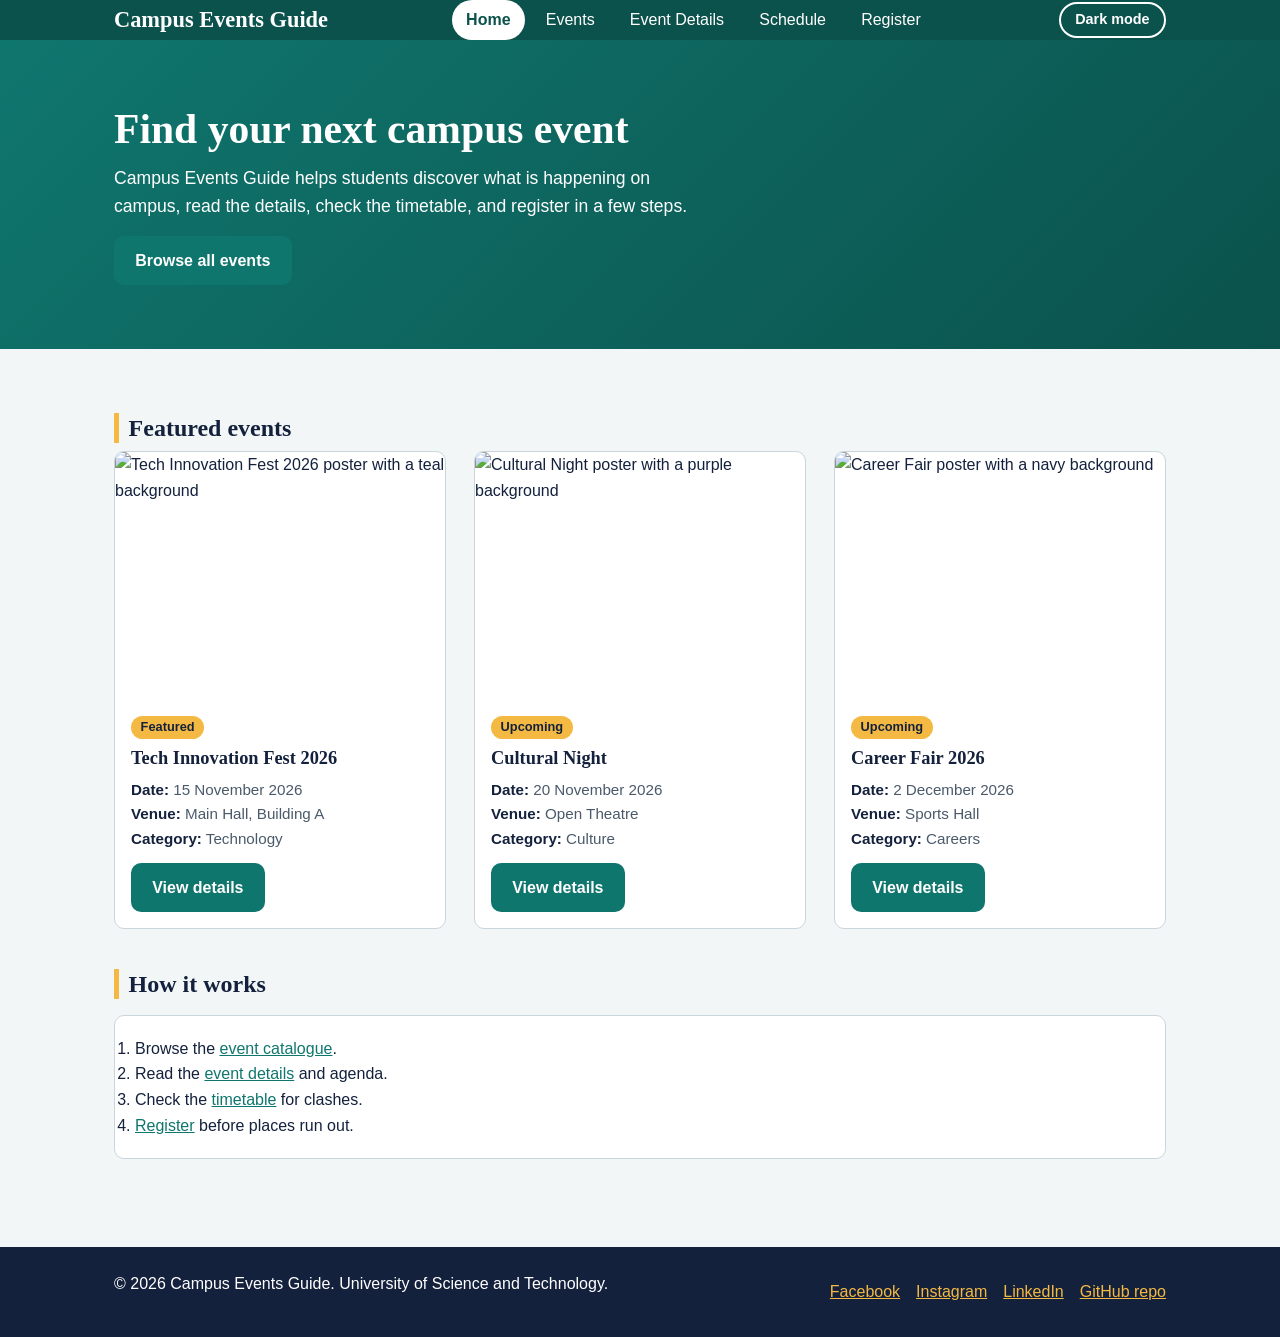
==== index.html @ 81b6d0ce "Add files via upload" ====
<!DOCTYPE html>
<html lang="en">

<head>
  <meta charset="UTF-8">
  <meta name="viewport" content="width=device-width, initial-scale=1">
  <title>Home | Campus Events Guide</title>
  <link rel="stylesheet" href="style.css">
</head>

<body>

  <input type="checkbox" id="theme-toggle" class="theme-toggle" aria-label="Toggle dark mode">
  <div class="page">
    <header class="site-header">
      <div class="container header-bar">
        <a class="brand" href="index.html">Campus Events Guide</a>
        <nav class="main-nav" aria-label="Main navigation">
          <ul>
            <li><a href="index.html" aria-current="page">Home</a></li>
            <li><a href="events.html">Events</a></li>
            <li><a href="event-details.html">Event Details</a></li>
            <li><a href="schedule.html">Schedule</a></li>
            <li><a href="registration.html">Register</a></li>
          </ul>
        </nav>
        <label class="toggle-label" for="theme-toggle">Dark mode</label>
      </div>
    </header>
    <section class="hero">
      <div class="container">
        <h1>Find your next campus event</h1>
        <p>Campus Events Guide helps students discover what is happening on campus, read the details, check the
          timetable, and register in a few steps.</p>
        <a class="btn" href="events.html">Browse all events</a>
      </div>
    </section>
    <main>
      <div class="container">
        <section aria-labelledby="featured-heading">
          <h2 id="featured-heading">Featured events</h2>
          <div class="card-grid">
            <article class="event-card">
              <img src="assets/tech-fest.svg" alt="Tech Innovation Fest 2026 poster with a teal background" width="400"
                height="300">
              <div class="card-body">
                <span class="tag">Featured</span>
                <h3>Tech Innovation Fest 2026</h3>
                <ul class="event-meta">
                  <li><strong>Date:</strong> 15 November 2026</li>
                  <li><strong>Venue:</strong> Main Hall, Building A</li>
                  <li><strong>Category:</strong> Technology</li>
                </ul>
                <a class="btn" href="event-details.html">View details</a>
              </div>
            </article>
            <article class="event-card">
              <img src="assets/culture-night.svg" alt="Cultural Night poster with a purple background" width="400"
                height="300">
              <div class="card-body">
                <span class="tag">Upcoming</span>
                <h3>Cultural Night</h3>
                <ul class="event-meta">
                  <li><strong>Date:</strong> 20 November 2026</li>
                  <li><strong>Venue:</strong> Open Theatre</li>
                  <li><strong>Category:</strong> Culture</li>
                </ul>
                <a class="btn" href="events.html#cultural-night">View details</a>
              </div>
            </article>
            <article class="event-card">
              <img src="assets/career-fair.svg" alt="Career Fair poster with a navy background" width="400"
                height="300">
              <div class="card-body">
                <span class="tag">Upcoming</span>
                <h3>Career Fair 2026</h3>
                <ul class="event-meta">
                  <li><strong>Date:</strong> 2 December 2026</li>
                  <li><strong>Venue:</strong> Sports Hall</li>
                  <li><strong>Category:</strong> Careers</li>
                </ul>
                <a class="btn" href="events.html#career-fair">View details</a>
              </div>
            </article>
          </div>
        </section>
        <section aria-labelledby="journey-heading">
          <h2 id="journey-heading">How it works</h2>
          <ol class="panel">
            <li>Browse the <a href="events.html">event catalogue</a>.</li>
            <li>Read the <a href="event-details.html">event details</a> and agenda.</li>
            <li>Check the <a href="schedule.html">timetable</a> for clashes.</li>
            <li><a href="registration.html">Register</a> before places run out.</li>
          </ol>
        </section>
      </div>
    </main>
    <footer class="site-footer">
      <div class="container footer-bar">
        <p>&copy; 2026 Campus Events Guide. University of Science and Technology.</p>
        <ul class="social-links" aria-label="Social links">
          <li><a href="https://www.facebook.com/" target="_blank" rel="noopener">Facebook</a></li>
          <li><a href="https://www.instagram.com/" target="_blank" rel="noopener">Instagram</a></li>
          <li><a href="https://www.linkedin.com/" target="_blank" rel="noopener">LinkedIn</a></li>
          <li><a href="https://github.com/yourusername/campus_events_yourname" target="_blank" rel="noopener">GitHub
              repo</a></li>
        </ul>
      </div>
    </footer>
  </div>
</body>

</html>
---- style.css ----
:root {
  --bg: #f2f6f7;
  --surface: #ffffff;
  --text: #14213d;
  --muted: #4a5a6a;
  --primary: #0f766e;
  --primary-dark: #0b524c;
  --accent: #f4b942;
  --border: #c9d6dc;
  --radius: 10px;
  --max-width: 1100px;
}


*,
*::before,
*::after {
  box-sizing: border-box;
}

html {
  scroll-behavior: smooth;
}

body {
  margin: 0;
  font-family: "Segoe UI", Tahoma, Arial, sans-serif;
  line-height: 1.6;
  color: var(--text);
  background: var(--bg);
}

h1,
h2,
h3 {
  font-family: Georgia, "Times New Roman", serif;
  line-height: 1.25;
  margin: 0 0 0.5rem;
}

h1 {
  font-size: 2rem;
}

h2 {
  font-size: 1.5rem;
  border-left: 5px solid var(--accent);
  padding-left: 0.6rem;
}

h3 {
  font-size: 1.15rem;
}

p {
  margin: 0 0 1rem;
}

img,
audio,
video {
  max-width: 100%;
  display: block;
}

img {
  height: auto;
  border-radius: var(--radius);
}

a {
  color: var(--primary);
}


.page {
  background: var(--bg);
  color: var(--text);
  min-height: 100vh;
  display: flex;
  flex-direction: column;
}

.container {
  width: 100%;
  max-width: var(--max-width);
  margin: 0 auto;
  padding: 0 1rem;
}

main {
  flex: 1;
  padding: 1.5rem 0 3rem;
}

section {
  margin-bottom: 2.5rem;
}


.site-header {
  background: var(--primary-dark);
  color: #ffffff;
}

.header-bar {
  display: flex;
  flex-wrap: wrap;
  align-items: center;
  justify-content: space-between;
  gap: 0.75rem;
  padding: 0.9rem 1rem;
}

.brand {
  font-family: Georgia, serif;
  font-size: 1.4rem;
  font-weight: bold;
  color: #ffffff;
  text-decoration: none;
}

.main-nav ul {
  display: flex;
  flex-wrap: wrap;
  gap: 0.4rem;
  list-style: none;
  margin: 0;
  padding: 0;
}

.main-nav a {
  display: block;
  padding: 0.45rem 0.9rem;
  color: #ffffff;
  text-decoration: none;
  border-radius: 999px;
  transition: background 0.25s, color 0.25s;
}

.main-nav a:hover,
.main-nav a:focus-visible {
  background: var(--accent);
  color: #14213d;
}

.main-nav ul li a[aria-current="page"] {
  background: #ffffff;
  color: var(--primary-dark);
  font-weight: 600;
}


.hero {
  background: linear-gradient(135deg, var(--primary), var(--primary-dark));
  color: #ffffff;
  padding: 2.5rem 0;
}

.hero p {
  max-width: 60ch;
  font-size: 1.1rem;
}


.card-grid {
  display: grid;
  grid-template-columns: repeat(auto-fit, minmax(250px, 1fr));
  gap: 1.25rem;
}

.detail-layout {
  display: grid;
  grid-template-columns: 1fr;
  gap: 1.5rem;
}

.form-grid {
  display: grid;
  grid-template-columns: 1fr;
  gap: 1rem;
}


.event-card {
  background: var(--surface);
  border: 1px solid var(--border);
  border-radius: var(--radius);
  overflow: hidden;
  display: flex;
  flex-direction: column;
  transition: transform 0.25s, box-shadow 0.25s;
}

.event-card img {
  border-radius: 0;
  width: 100%;
}

.card-body {
  padding: 1rem;
  display: flex;
  flex-direction: column;
  flex: 1;
}

.card-body .btn {
  margin-top: auto;
  align-self: flex-start;
}

.event-meta {
  color: var(--muted);
  font-size: 0.95rem;
  margin: 0 0 0.75rem;
  padding: 0;
  list-style: none;
}

.event-meta strong {
  color: var(--text);
}

.tag {
  display: inline-block;
  background: var(--accent);
  color: #14213d;
  font-size: 0.8rem;
  font-weight: 600;
  padding: 0.1rem 0.6rem;
  border-radius: 999px;
  margin-bottom: 0.5rem;
  align-self: flex-start;
}

.tag.past {
  background: var(--border);
}

/* Complex selector: card hover affects its title and button */
.event-card:hover {
  transform: translateY(-4px);
  box-shadow: 0 8px 20px rgba(20, 33, 61, 0.18);
}

.event-card:hover h3 {
  color: var(--primary);
}

.btn {
  display: inline-block;
  background: var(--primary);
  color: #ffffff;
  border: 2px solid var(--primary);
  padding: 0.6rem 1.2rem;
  border-radius: var(--radius);
  font: inherit;
  font-weight: 600;
  text-decoration: none;
  cursor: pointer;
  transition: background 0.25s, color 0.25s, transform 0.25s;
}

.btn:hover,
.btn:focus-visible {
  background: var(--accent);
  border-color: var(--accent);
  color: #14213d;
  transform: translateY(-2px);
}

.panel {
  background: var(--surface);
  border: 1px solid var(--border);
  border-radius: var(--radius);
  padding: 1.25rem;
}

.agenda {
  padding-left: 1.2rem;
}

.agenda li {
  margin-bottom: 0.35rem;
}

.notice {
  border-left: 5px solid var(--primary);
  background: var(--surface);
  padding: 0.8rem 1rem;
  border-radius: var(--radius);
}


.table-wrap {
  overflow-x: auto;
  background: var(--surface);
  border: 1px solid var(--border);
  border-radius: var(--radius);
}

table {
  width: 100%;
  border-collapse: collapse;
  min-width: 560px;
}

caption {
  text-align: left;
  padding: 0.8rem 1rem;
  font-weight: 600;
}

th,
td {
  padding: 0.75rem 1rem;
  text-align: left;
  border-bottom: 1px solid var(--border);
}

thead th {
  background: var(--primary-dark);
  color: #ffffff;
}

tbody tr:nth-child(even) {
  background: rgba(15, 118, 110, 0.07);
}

tbody tr {
  transition: background 0.25s;
}

tbody tr:hover {
  background: rgba(244, 185, 66, 0.3);
}

tr.featured th,
tr.featured td {
  font-weight: 700;
}


.site-footer {
  background: var(--text);
  color: #ffffff;
  padding: 1.5rem 0;
  margin-top: auto;
}

.footer-bar {
  display: flex;
  flex-wrap: wrap;
  justify-content: space-between;
  align-items: center;
  gap: 1rem;
}

.social-links {
  display: flex;
  flex-wrap: wrap;
  gap: 1rem;
  list-style: none;
  margin: 0;
  padding: 0;
}

.site-footer a {
  color: var(--accent);
  transition: color 0.25s;
}

.site-footer a:hover {
  color: #ffffff;
}


form {
  background: var(--surface);
  border: 1px solid var(--border);
  border-radius: var(--radius);
  padding: 1.25rem;
}

fieldset {
  border: 1px solid var(--border);
  border-radius: var(--radius);
  margin: 0 0 1.25rem;
  padding: 1rem;
  min-width: 0;
}

legend {
  font-weight: 700;
  padding: 0 0.5rem;
  color: var(--primary);
}

.field {
  display: flex;
  flex-direction: column;
  gap: 0.3rem;
  min-width: 0;
}

label {
  font-weight: 600;
}

.choice {
  display: flex;
  align-items: center;
  gap: 0.5rem;
  font-weight: 400;
}

input,
select,
textarea {
  width: 100%;
  max-width: 100%;
  font: inherit;
  color: var(--text);
  background: var(--surface);
  border: 2px solid var(--border);
  border-radius: 8px;
  padding: 0.5rem 0.7rem;
  transition: border-color 0.25s, box-shadow 0.25s;
}

input[type="checkbox"],
input[type="radio"] {
  width: auto;
}

input[type="range"],
input[type="color"] {
  padding: 0.2rem;
  height: 2.4rem;
}

input:focus,
select:focus,
textarea:focus {
  outline: none;
  border-color: var(--primary);
  box-shadow: 0 0 0 3px rgba(15, 118, 110, 0.3);
}

form input:required:invalid:not(:placeholder-shown) {
  border-color: #c1121f;
}

.hint {
  font-size: 0.85rem;
  color: var(--muted);
}


.theme-toggle {
  position: absolute;
  opacity: 0;
  pointer-events: none;
}

.toggle-label {
  cursor: pointer;
  border: 2px solid #ffffff;
  border-radius: 999px;
  padding: 0.3rem 0.9rem;
  font-size: 0.9rem;
  font-weight: 600;
  color: #ffffff;
  transition: background 0.25s, color 0.25s;
}

.toggle-label:hover {
  background: #ffffff;
  color: var(--primary-dark);
}

.theme-toggle:focus-visible~.page .toggle-label {
  outline: 3px solid var(--accent);
  outline-offset: 2px;
}

.theme-toggle:checked~.page {
  --bg: #0e1621;
  --surface: #182433;
  --text: #e8eef3;
  --muted: #a9b8c6;
  --primary: #3fb8ac;
  --primary-dark: #0a2e2b;
  --border: #33465a;
}

.theme-toggle:checked~.page .toggle-label {
  background: #ffffff;
  color: var(--primary-dark);
}

.theme-toggle:checked~.page .btn {
  color: #0e1621;
}

.theme-toggle:checked~.page .site-footer {
  background: #070c12;
}

.theme-toggle:checked~.page .main-nav ul li a[aria-current="page"] {
  color: #0a2e2b;
}


@media (min-width: 768px) {
  h1 {
    font-size: 2.6rem;
  }

  .container {
    padding: 0 1.5rem;
  }

  .detail-layout {
    grid-template-columns: 1fr 1fr;
  }

  .form-grid {
    grid-template-columns: 1fr 1fr;
  }

  .form-grid .wide {
    grid-column: 1 / -1;
  }
}

@media (min-width: 1024px) {
  .detail-layout {
    grid-template-columns: 5fr 4fr;
    gap: 2.5rem;
  }

  .card-grid {
    gap: 1.75rem;
  }

  .hero {
    padding: 4rem 0;
  }
}

@media (max-width: 480px) {
  .header-bar {
    flex-direction: column;
    align-items: flex-start;
  }

  .main-nav a {
    padding: 0.4rem 0.7rem;
    font-size: 0.95rem;
  }

  .btn {
    width: 100%;
    text-align: center;
  }

  .card-body .btn {
    align-self: stretch;
  }
}

@media (prefers-reduced-motion: reduce) {
  * {
    transition: none !important;
    scroll-behavior: auto !important;
  }
}
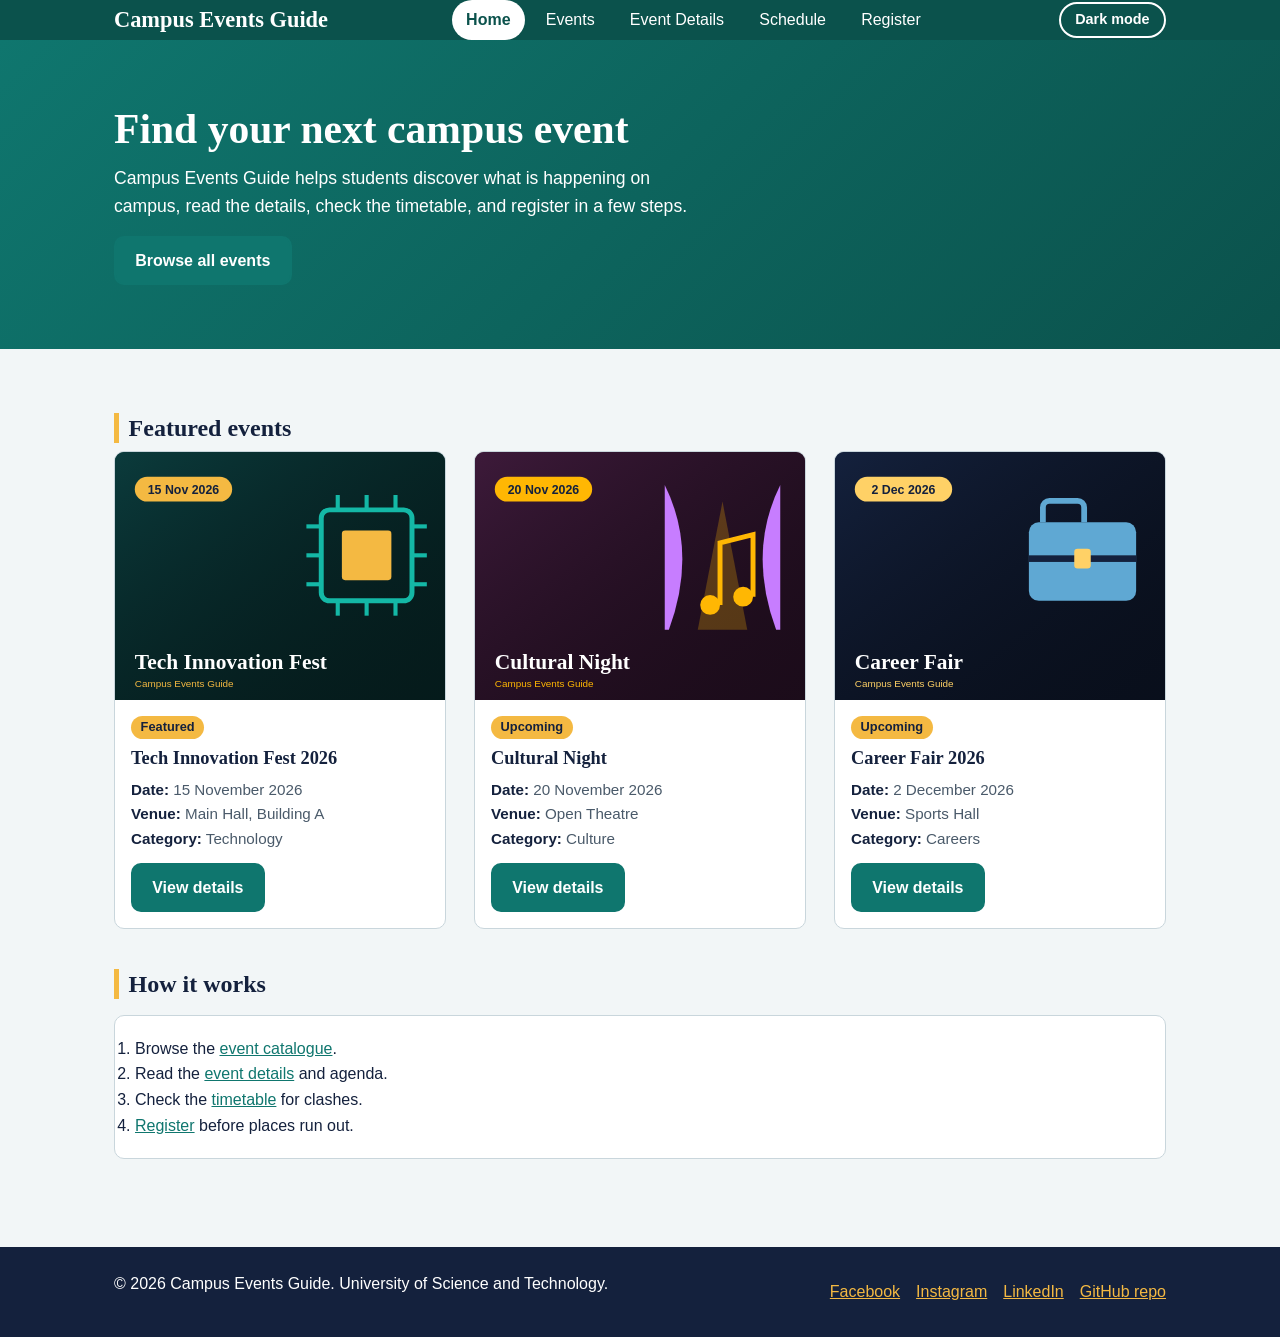
==== commit 167cad7d: "Update index.html" ====
--- a/index.html
+++ b/index.html
@@ -102,7 +102,7 @@
           <li><a href="https://www.facebook.com/" target="_blank" rel="noopener">Facebook</a></li>
           <li><a href="https://www.instagram.com/" target="_blank" rel="noopener">Instagram</a></li>
           <li><a href="https://www.linkedin.com/" target="_blank" rel="noopener">LinkedIn</a></li>
-          <li><a href="https://github.com/yourusername/campus_events_yourname" target="_blank" rel="noopener">GitHub
+          <li><a href="https://github.com/nour-hisham1111/Assignment-1" target="_blank" rel="noopener">GitHub
               repo</a></li>
         </ul>
       </div>
@@ -110,4 +110,4 @@
   </div>
 </body>
 
-</html>+</html>
